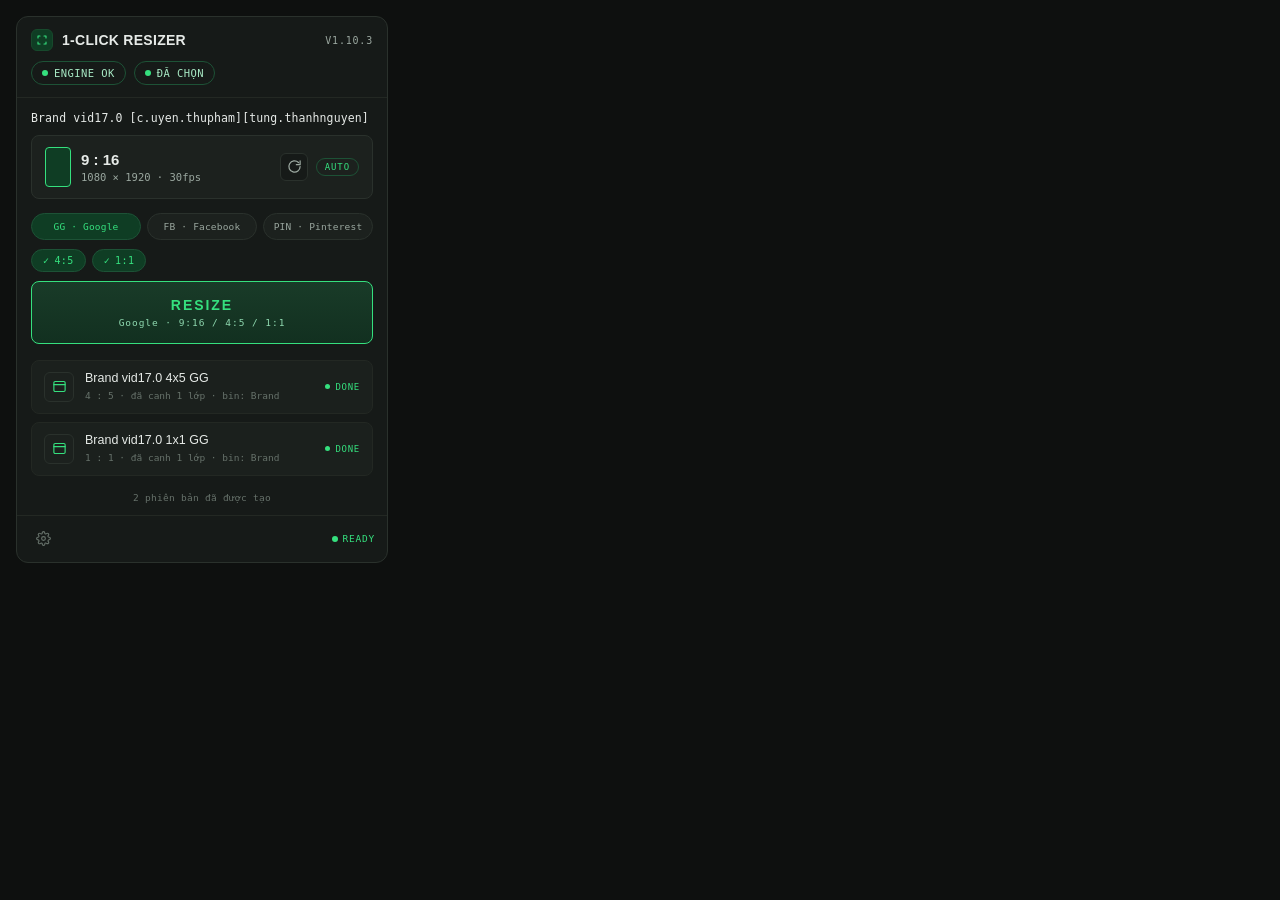
==== media/_shot.html @ 4597d434 "hiện tên Sequence đầy đủ ở tiêu đề khối nguồn (pill chỉ còn trạng thái, không cắt tên nữa); bỏ mã RS" ====
<!DOCTYPE html>
<html lang="vi">
<head>
  <meta charset="utf-8" />
  <title>1-Click Resizer</title>
  <link rel="stylesheet" href="../com.oneclickresize.panel/css/style.css" />
  <style>
    /* Hero render only: pin the demo to a narrow panel width so headless
       Chrome renders it fully (its layout viewport otherwise defaults wide). */
    html, body { background: #0E100F; margin: 0; }
    .wrap { width: 404px; min-height: 0; padding: 16px; }
  </style>
</head>
<body>
  <div class="wrap">
    <div class="panel" role="region" aria-label="1-Click Resizer panel">
      <div id="main-view">
        <div class="top">
          <div class="brand">
            <span class="spark" aria-hidden="true">
              <svg width="12" height="12" viewBox="0 0 24 24" fill="none" stroke="currentColor" stroke-width="2.2" stroke-linecap="round" stroke-linejoin="round"><path d="M4 8V4h4M20 8V4h-4M4 16v4h4M20 16v4h-4"/></svg>
            </span>
            1-CLICK RESIZER
          </div>
          <div class="ver"><b>V1.10.3</b></div>
        </div>

        <div class="pills">
          <span class="pill ok"><span class="dot"></span>ENGINE OK</span>
          <span class="pill ok"><span class="dot"></span>ĐÃ CHỌN</span>
        </div>

        <div class="divider"></div>

        <div class="sect">
          <p class="label name">Brand vid17.0 [c.uyen.thupham][tung.thanhnguyen]</p>
          <div class="source">
            <div class="rt">
              <span class="ratiobox r916" aria-hidden="true"></span>
              <div class="meta"><b>9 : 16</b><span>1080 × 1920 · 30fps</span></div>
            </div>
            <div class="srcright">
              <button class="iconbtn" type="button">
                <svg width="15" height="15" viewBox="0 0 24 24" fill="none" stroke="currentColor" stroke-width="2" stroke-linecap="round" stroke-linejoin="round"><path d="M21 12a9 9 0 1 1-2.64-6.36"/><path d="M21 3v6h-6"/></svg>
              </button>
              <span class="autobadge">AUTO</span>
            </div>
          </div>
        </div>

        <div class="btnwrap">
          <div class="modeseg">
            <button type="button" class="seg active">GG · Google</button>
            <button type="button" class="seg">FB · Facebook</button>
            <button type="button" class="seg">PIN · Pinterest</button>
          </div>
          <div class="targets">
            <button type="button" class="tchip on"><span class="tick">✓</span>4:5</button>
            <button type="button" class="tchip on"><span class="tick">✓</span>1:1</button>
          </div>
          <button class="resize">RESIZE
            <span class="sub">Google · 9:16 / 4:5 / 1:1</span>
          </button>
        </div>

        <div class="outputs">
          <div class="orow show"><span class="oico"><svg width="15" height="15" viewBox="0 0 24 24" fill="none" stroke="currentColor" stroke-width="1.8" stroke-linecap="round" stroke-linejoin="round"><rect x="3" y="4" width="18" height="16" rx="2"/><path d="M3 9h18"/></svg></span><div class="oinfo"><b>Brand vid17.0 4x5 GG</b><span>4 : 5 · đã canh 1 lớp · bin: Brand</span></div><span class="ostatus"><span class="dot"></span>DONE</span></div>
          <div class="orow show"><span class="oico"><svg width="15" height="15" viewBox="0 0 24 24" fill="none" stroke="currentColor" stroke-width="1.8" stroke-linecap="round" stroke-linejoin="round"><rect x="3" y="4" width="18" height="16" rx="2"/><path d="M3 9h18"/></svg></span><div class="oinfo"><b>Brand vid17.0 1x1 GG</b><span>1 : 1 · đã canh 1 lớp · bin: Brand</span></div><span class="ostatus"><span class="dot"></span>DONE</span></div>
        </div>
        <div class="hint">2 phiên bản đã được tạo</div>

        <div class="foot">
          <div class="tools">
            <span class="tbtn"><svg width="15" height="15" viewBox="0 0 24 24" fill="none" stroke="currentColor" stroke-width="1.8" stroke-linecap="round" stroke-linejoin="round"><circle cx="12" cy="12" r="3"/><path d="M19.4 15a1.65 1.65 0 0 0 .33 1.82l.06.06a2 2 0 1 1-2.83 2.83l-.06-.06a1.65 1.65 0 0 0-1.82-.33 1.65 1.65 0 0 0-1 1.51V21a2 2 0 0 1-4 0v-.09A1.65 1.65 0 0 0 9 19.4a1.65 1.65 0 0 0-1.82.33l-.06.06a2 2 0 1 1-2.83-2.83l.06-.06a1.65 1.65 0 0 0 .33-1.82 1.65 1.65 0 0 0-1.51-1H3a2 2 0 0 1 0-4h.09A1.65 1.65 0 0 0 4.6 9a1.65 1.65 0 0 0-.33-1.82l-.06-.06a2 2 0 1 1 2.83-2.83l.06.06a1.65 1.65 0 0 0 1.82.33H9a1.65 1.65 0 0 0 1-1.51V3a2 2 0 0 1 4 0v.09a1.65 1.65 0 0 0 1 1.51 1.65 1.65 0 0 0 1.82-.33l.06-.06a2 2 0 1 1 2.83 2.83l-.06.06a1.65 1.65 0 0 0-.33 1.82V9a1.65 1.65 0 0 0 1.51 1H21a2 2 0 0 1 0 4h-.09a1.65 1.65 0 0 0-1.51 1z"/></svg></span>
          </div>
          <span class="ai"><span class="dot"></span>READY</span>
        </div>
      </div>
    </div>
  </div>
</body>
</html>
---- com.oneclickresize.panel/css/style.css ----
:root{
  --bg:#0E100F; --panel:#161A18; --panel-2:#1C211E; --row:#1B201D;
  --row-hover:#222925; --line:#2A312C; --line-soft:#232823;
  --accent:#35E07E; --accent-dim:#2FB865; --accent-deep:#0F3D24;
  /* derived from --accent by js/theme.js; these defaults match the green above */
  --accent-line:#1d5236; --accent-edge:#17492c; --accent-soft:#a7e9c4; --accent-sub:#8fd9b0;
  --accent-btn-a:#193b28; --accent-btn-b:#123020; --accent-btn-ah:#1f4a32; --accent-btn-bh:#153826;
  --accent-row:#31463a; --accent-glow:rgba(53,224,126,.5); --accent-ghost:rgba(53,224,126,.25);
  --txt:#E6EAE7; --txt-dim:#9AA79F; --muted:#66716A; --danger:#E0563D; --amber:#E8B84B;
  --mono:ui-monospace,SFMono-Regular,"SF Mono",Menlo,Consolas,monospace;
  --sans:ui-sans-serif,-apple-system,"Segoe UI",Roboto,"Helvetica Neue",Arial,sans-serif;
  --r:8px;
}
*{box-sizing:border-box}
html,body{height:100%;margin:0}
.update-bar{display:flex;align-items:center;justify-content:space-between;gap:10px;background:var(--accent-deep);border:1px solid var(--accent-line);border-radius:8px;padding:8px 10px 8px 12px;margin:12px 14px 0}
.update-bar .ub-text{font-family:var(--mono);font-size:11px;color:var(--accent-soft);letter-spacing:.02em}
.update-bar .ub-actions{display:flex;gap:6px;flex:none}
.update-bar .ub-btn{background:var(--accent-btn-b);border:1px solid var(--accent);color:var(--accent);border-radius:6px;padding:6px 12px;font-size:12px;font-weight:500;cursor:pointer;white-space:nowrap}
.update-bar .ub-btn:hover{background:var(--accent-btn-ah)}
.update-bar .ub-btn:disabled{opacity:.6;cursor:default}
.update-bar .ub-x{background:transparent;border:1px solid var(--line);color:var(--txt-dim);border-radius:6px;padding:6px 9px;font-size:11px;cursor:pointer}
.update-bar .ub-x:hover{color:var(--txt);border-color:var(--line-soft)}
.wrap{background:var(--bg);min-height:100%;padding:14px;font-family:var(--sans);color:var(--txt);-webkit-font-smoothing:antialiased}
.panel{width:100%;background:var(--panel);border:1px solid var(--line);border-radius:12px;overflow:hidden}

/* header */
.top{display:flex;align-items:center;justify-content:space-between;padding:12px 14px 10px}
.brand{display:flex;align-items:center;gap:9px;font-weight:600;font-size:14px;letter-spacing:.02em}
.spark{width:22px;height:22px;border-radius:6px;background:var(--accent-deep);display:grid;place-items:center;color:var(--accent);border:1px solid var(--accent-edge)}
.ver{font-family:var(--mono);font-size:10px;color:var(--muted);letter-spacing:.08em;text-align:right;line-height:1.5}
.ver b{color:var(--txt-dim);font-weight:500}

/* pills */
.pills{display:flex;flex-wrap:wrap;gap:8px;padding:0 14px 12px}
.pill{display:flex;align-items:center;gap:6px;font-family:var(--mono);font-size:10.5px;letter-spacing:.04em;padding:5px 10px;border-radius:999px;border:1px solid var(--line)}
.pill .dot{width:6px;height:6px;border-radius:50%;flex:none}
.pill .pill-label{overflow:hidden;text-overflow:ellipsis;white-space:nowrap}
#pill-seq{max-width:100%}
.pill.rec{color:#f0b3a6;border-color:#5a2b21}.pill.rec .dot{background:var(--danger)}
.pill.ok{color:var(--accent-soft);border-color:var(--accent-line)}.pill.ok .dot{background:var(--accent)}
.pill.wait{color:var(--muted);border-color:var(--line)}.pill.wait .dot{background:var(--muted)}

.divider{height:1px;background:var(--line-soft);margin:0 0 12px}

/* source detect */
.sect{padding:0 14px}
.label{font-family:var(--mono);font-size:9.5px;letter-spacing:.14em;color:var(--muted);text-transform:uppercase;margin:0 0 8px}
.label.name{font-size:11.5px;letter-spacing:.01em;color:var(--txt);text-transform:none;line-height:1.45;
  word-break:break-word;overflow-wrap:anywhere}
.source{display:flex;align-items:center;justify-content:space-between;background:var(--panel-2);border:1px solid var(--line);border-radius:var(--r);padding:11px 13px;margin-bottom:14px}
.source .rt{display:flex;align-items:center;gap:10px}
.srcright{display:flex;align-items:center;gap:8px}
.iconbtn{display:grid;place-items:center;width:28px;height:28px;border-radius:6px;border:1px solid var(--line);background:var(--panel);color:var(--txt-dim);cursor:pointer;transition:color .15s,border-color .15s,background .15s}
.iconbtn:hover{color:var(--accent);border-color:var(--accent-line);background:var(--panel-2)}
.iconbtn:active{transform:scale(.94)}
.ratiobox{width:26px;height:40px;border:1.5px solid var(--accent);border-radius:4px;background:var(--accent-deep);transition:width .15s ease,height .15s ease}
.ratiobox.r45{width:32px;height:40px}
.ratiobox.r11{width:40px;height:40px}
.ratiobox.none{border-color:var(--line);background:transparent}
.source .meta b{font-size:15px;font-weight:600}
.source .meta span{display:block;font-family:var(--mono);font-size:10.5px;color:var(--txt-dim);margin-top:2px}
.autobadge{font-family:var(--mono);font-size:9px;letter-spacing:.1em;color:var(--accent);border:1px solid var(--accent-line);border-radius:999px;padding:3px 8px;background:transparent;cursor:pointer;transition:color .15s,border-color .15s}
.autobadge:hover{background:var(--panel)}
.autobadge.off{color:var(--muted);border-color:var(--line)}

/* main button */
.btnwrap{position:relative;padding:0 14px}
.modeseg{display:flex;gap:6px;margin-bottom:9px}
.modeseg .seg{flex:1;min-width:0;border:1px solid var(--line);background:var(--panel-2);color:var(--txt-dim);border-radius:999px;padding:7px 4px;font-family:var(--mono);font-size:9.5px;letter-spacing:.02em;white-space:nowrap;overflow:hidden;text-overflow:ellipsis;cursor:pointer;transition:color .15s,border-color .15s,background .15s}
.modeseg .seg:hover{color:var(--txt)}
.modeseg .seg.active{color:var(--accent);border-color:var(--accent-line);background:var(--accent-deep)}
.resize{width:100%;border:1.5px solid var(--accent);background:linear-gradient(180deg,var(--accent-btn-a),var(--accent-btn-b));color:var(--accent);
  font-family:var(--sans);font-weight:600;font-size:14px;letter-spacing:.14em;text-transform:uppercase;
  padding:15px 0;border-radius:var(--r);cursor:pointer;transition:transform .08s ease,box-shadow .18s ease,background .18s ease}
.resize:hover{background:linear-gradient(180deg,var(--accent-btn-ah),var(--accent-btn-bh));box-shadow:0 0 0 1px var(--accent),0 6px 22px -8px var(--accent-glow)}
.resize:active{transform:scale(.985)}
.resize:disabled{opacity:.55;cursor:default}
.resize:disabled:hover{background:linear-gradient(180deg,var(--accent-btn-a),var(--accent-btn-b));box-shadow:none}
.resize .sub{display:block;font-family:var(--mono);font-weight:400;font-size:9.5px;letter-spacing:.1em;color:var(--accent-sub);text-transform:none;margin-top:4px}

/* outputs */
.outputs{padding:16px 14px 6px}
.orow{display:flex;align-items:center;gap:11px;background:var(--row);border:1px solid var(--line-soft);border-radius:var(--r);padding:10px 12px;margin-bottom:8px;
  opacity:0;transform:translateY(6px);transition:opacity .35s ease,transform .35s ease,border-color .18s ease}
.orow.show{opacity:1;transform:none}
.orow:hover{border-color:var(--accent-row);background:var(--row-hover)}
.oico{width:30px;height:30px;border-radius:6px;background:var(--panel-2);display:grid;place-items:center;color:var(--accent);flex:none;border:1px solid var(--line)}
.oinfo{min-width:0;flex:1}
.oinfo b{font-size:12.5px;font-weight:500;display:block;white-space:nowrap;overflow:hidden;text-overflow:ellipsis}
.oinfo span{font-family:var(--mono);font-size:9.5px;color:var(--muted)}
.ostatus{font-family:var(--mono);font-size:9px;letter-spacing:.08em;color:var(--accent);display:flex;align-items:center;gap:5px;flex:none}
.ostatus .dot{width:5px;height:5px;border-radius:50%;background:var(--accent)}
.hint{font-family:var(--mono);font-size:9.5px;color:var(--muted);text-align:center;padding:2px 0 4px;letter-spacing:.03em}
.hint.saved{color:var(--accent)}

/* footer toolbar */
.foot{display:flex;align-items:center;justify-content:space-between;gap:4px;border-top:1px solid var(--line-soft);margin-top:8px;padding:9px 12px}
.tools{display:flex;gap:2px}
.tbtn{width:28px;height:28px;border-radius:6px;display:grid;place-items:center;color:var(--muted);cursor:pointer;transition:background .15s,color .15s}
.tbtn:hover{background:var(--panel-2);color:var(--accent)}
.ai{font-family:var(--mono);font-size:9.5px;letter-spacing:.08em;color:var(--accent);display:flex;align-items:center;gap:5px}
.ai .dot{width:6px;height:6px;border-radius:50%;background:var(--accent)}
.ai.busy{color:var(--amber)}
.ai.busy .dot{background:var(--amber)}
svg{display:block}
@media (prefers-reduced-motion:reduce){.orow{transition:none}}

/* settings view */
.view-settings{display:none;background:var(--panel);border-radius:12px;padding:14px}
.settings-head{display:flex;align-items:center;gap:10px;margin-bottom:6px}
.shint{text-align:left;margin:2px 0 12px}
.srow{background:var(--panel-2);border:1px solid var(--line);border-radius:var(--r);padding:14px 13px;margin-top:14px;display:flex;flex-direction:column;gap:10px}
.srow .slabel{font-family:var(--sans);font-size:12.5px;color:var(--txt);font-weight:500}
.srow input[type="number"]{width:90px;background:var(--bg);color:var(--txt);border:1px solid var(--line);border-radius:var(--r);padding:8px 10px;font-family:var(--mono);font-size:13px}
.gz-tabs{display:flex;gap:6px;margin-top:4px}
.gz-tab{border:1px solid var(--line);background:var(--panel-2);color:var(--txt-dim);border-radius:999px;padding:5px 12px;font-family:var(--mono);font-size:11px;cursor:pointer}
.gz-tab:hover{color:var(--txt)}
.gz-tab.active{color:var(--accent);border-color:var(--accent-line);background:var(--accent-deep)}
.gzedit{display:flex;gap:16px;align-items:flex-start;margin-top:12px}
.gzframe{position:relative;width:92px;flex:none;background:var(--bg);border:1px solid var(--line);border-radius:6px;overflow:hidden;transition:height .12s ease}
.gzsafe{position:absolute;border:1px dashed rgba(120,170,255,0.55);background:rgba(120,170,255,0.08);border-radius:3px;pointer-events:none}
.gzline{position:absolute;left:0;right:0;height:14px;margin-top:-7px;cursor:row-resize;z-index:2}
.gzline::after{content:"";position:absolute;left:0;right:0;top:6px;height:2px;background:var(--accent)}
.gzline::before{content:"";position:absolute;left:50%;top:2px;transform:translateX(-50%);width:24px;height:10px;border-radius:3px;background:var(--accent-ghost)}
.gzfields{display:flex;flex-direction:column;gap:12px;flex:1;padding-top:2px}
.gzfields label{display:flex;align-items:center;gap:8px;font-size:12.5px;color:var(--txt-dim)}
.gzfields input[type="number"]{width:64px}
.sback{width:100%;border:1px solid var(--line);background:var(--panel-2);color:var(--txt-dim);
  font-family:var(--sans);font-weight:600;font-size:12.5px;letter-spacing:.06em;text-transform:uppercase;
  padding:11px 0;border-radius:var(--r);cursor:pointer;transition:background .15s,color .15s,border-color .15s;
  margin-top:16px}
.sback:hover{background:var(--row-hover);color:var(--accent);border-color:var(--accent-line)}

/* target-ratio chips: which sizes this run should create */
.targets{display:flex;gap:6px;margin:0 0 9px;flex-wrap:wrap}
.tchip{border:1px solid var(--line);background:var(--panel-2);color:var(--muted);border-radius:999px;
  padding:5px 11px;font-family:var(--mono);font-size:10px;letter-spacing:.04em;cursor:pointer;
  transition:color .15s,border-color .15s,background .15s}
.tchip:hover{color:var(--txt)}
.tchip.on{color:var(--accent);border-color:var(--accent-line);background:var(--accent-deep)}
.tchip .tick{opacity:.35;margin-right:5px}
.tchip.on .tick{opacity:1}

/* hover notes (Flex-style): any [data-tip] element floats this bubble */
.tipbubble{position:fixed;z-index:99;max-width:230px;background:#0A0C0B;border:1px solid var(--line);
  color:var(--txt-dim);font-family:var(--mono);font-size:9.5px;line-height:1.5;letter-spacing:.02em;
  padding:7px 10px;border-radius:6px;pointer-events:none;opacity:0;transition:opacity .12s ease;
  box-shadow:0 8px 24px -10px #000}
.tipbubble.show{opacity:1}

/* accent colour picker (Settings) */
.cp{display:flex;flex-direction:column;gap:8px;margin-top:8px}
.cp-sv{position:relative;height:132px;border-radius:6px;border:1px solid var(--line);cursor:crosshair}
.cp-dot{position:absolute;width:11px;height:11px;margin:-6px 0 0 -6px;border-radius:50%;
  border:2px solid #fff;box-shadow:0 0 0 1px rgba(0,0,0,.5);pointer-events:none}
.cp-hue{position:relative;height:12px;border-radius:999px;border:1px solid var(--line);cursor:pointer;
  background:linear-gradient(to right,#f00,#ff0,#0f0,#0ff,#00f,#f0f,#f00)}
.cp-bar{position:absolute;top:-3px;width:6px;height:16px;margin-left:-3px;border-radius:3px;
  border:2px solid #fff;box-shadow:0 0 0 1px rgba(0,0,0,.5);pointer-events:none}
.cp-foot{display:flex;align-items:center;gap:8px}
.cp-chip{width:26px;height:26px;border-radius:6px;border:1px solid var(--line);flex:none}
.cp-hex{flex:1;min-width:0;background:var(--bg);color:var(--txt);border:1px solid var(--line);
  border-radius:var(--r);padding:7px 10px;font-family:var(--mono);font-size:12px;text-transform:uppercase}
.cp-presets{display:flex;gap:6px}
.cp-preset{width:22px;height:22px;border-radius:50%;border:1px solid var(--line);cursor:pointer;padding:0}
.cp-preset:hover{border-color:var(--txt-dim)}
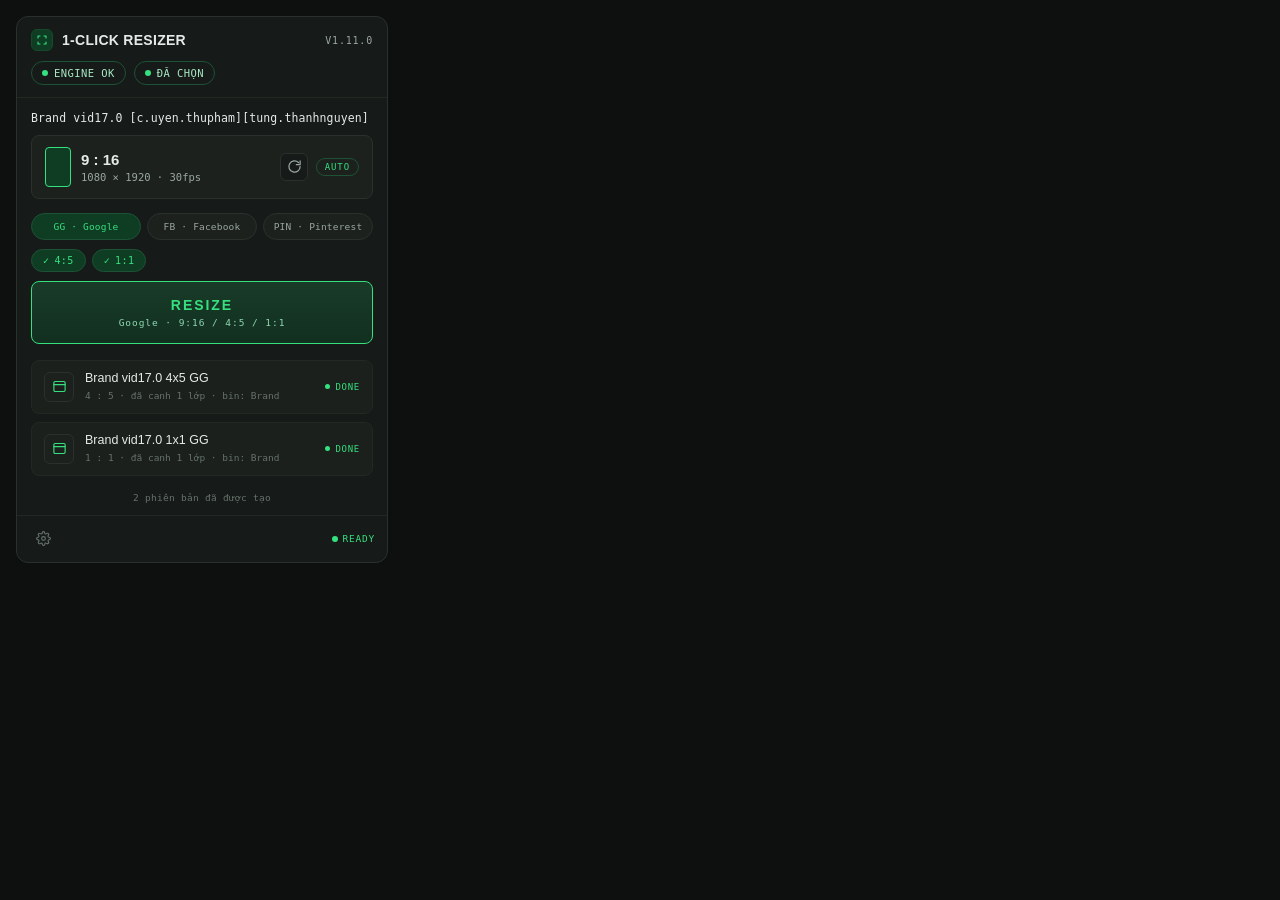
==== commit 3b9dff46: "tự xếp sequence mới vào Timeline/<Google|Facebook|Pinterest>/[vN/]<22x|v22> theo version trong tên (" ====
--- a/media/_shot.html
+++ b/media/_shot.html
@@ -22,7 +22,7 @@
             </span>
             1-CLICK RESIZER
           </div>
-          <div class="ver"><b>V1.10.3</b></div>
+          <div class="ver"><b>V1.11.0</b></div>
         </div>
 
         <div class="pills">
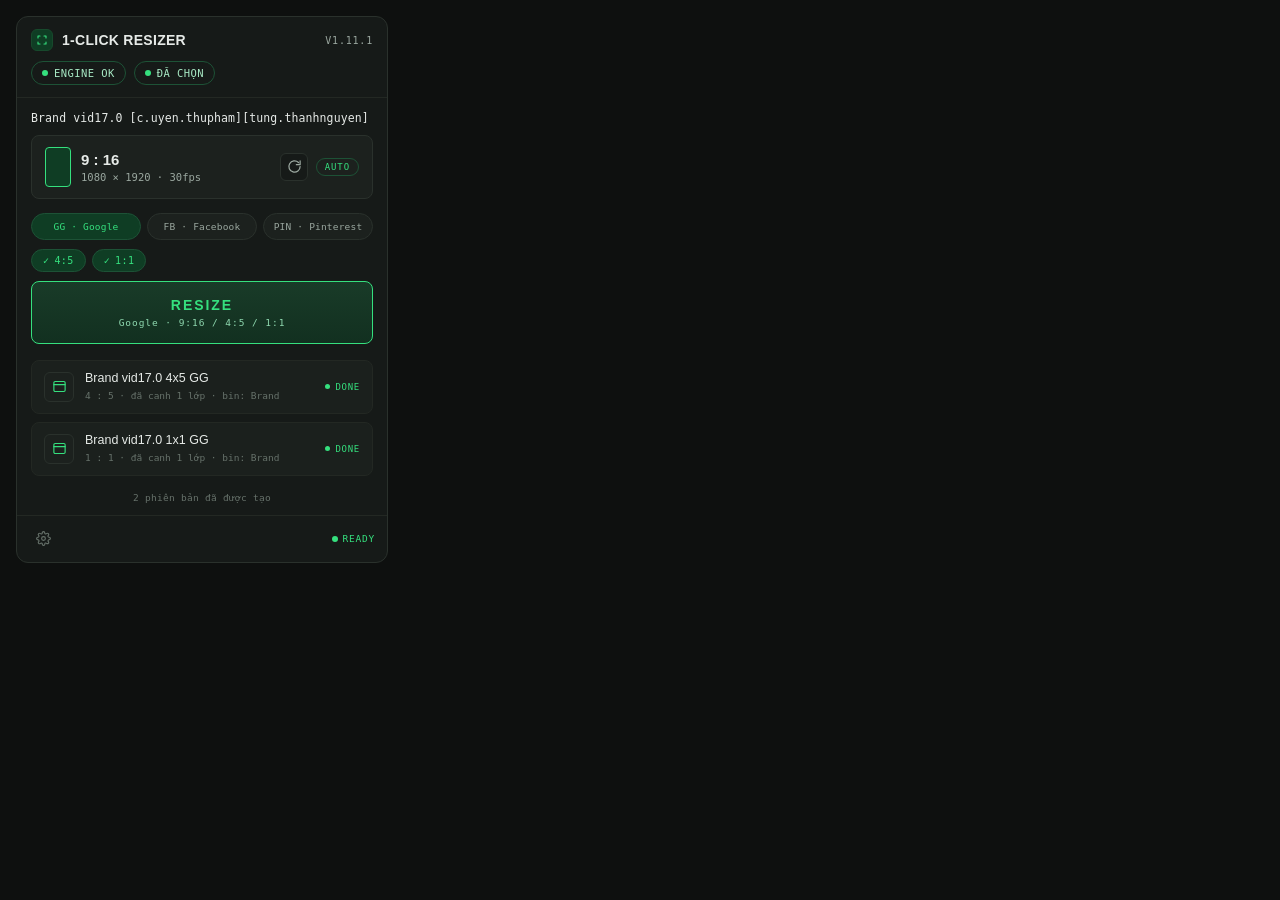
==== commit b3705acb: "xếp bin: ưu tiên kiểu v22; chọn tầng vN có NHIỀU bin nhất (đang phát triển); tạo bin nền tảng theo q" ====
--- a/media/_shot.html
+++ b/media/_shot.html
@@ -22,7 +22,7 @@
             </span>
             1-CLICK RESIZER
           </div>
-          <div class="ver"><b>V1.11.0</b></div>
+          <div class="ver"><b>V1.11.1</b></div>
         </div>
 
         <div class="pills">
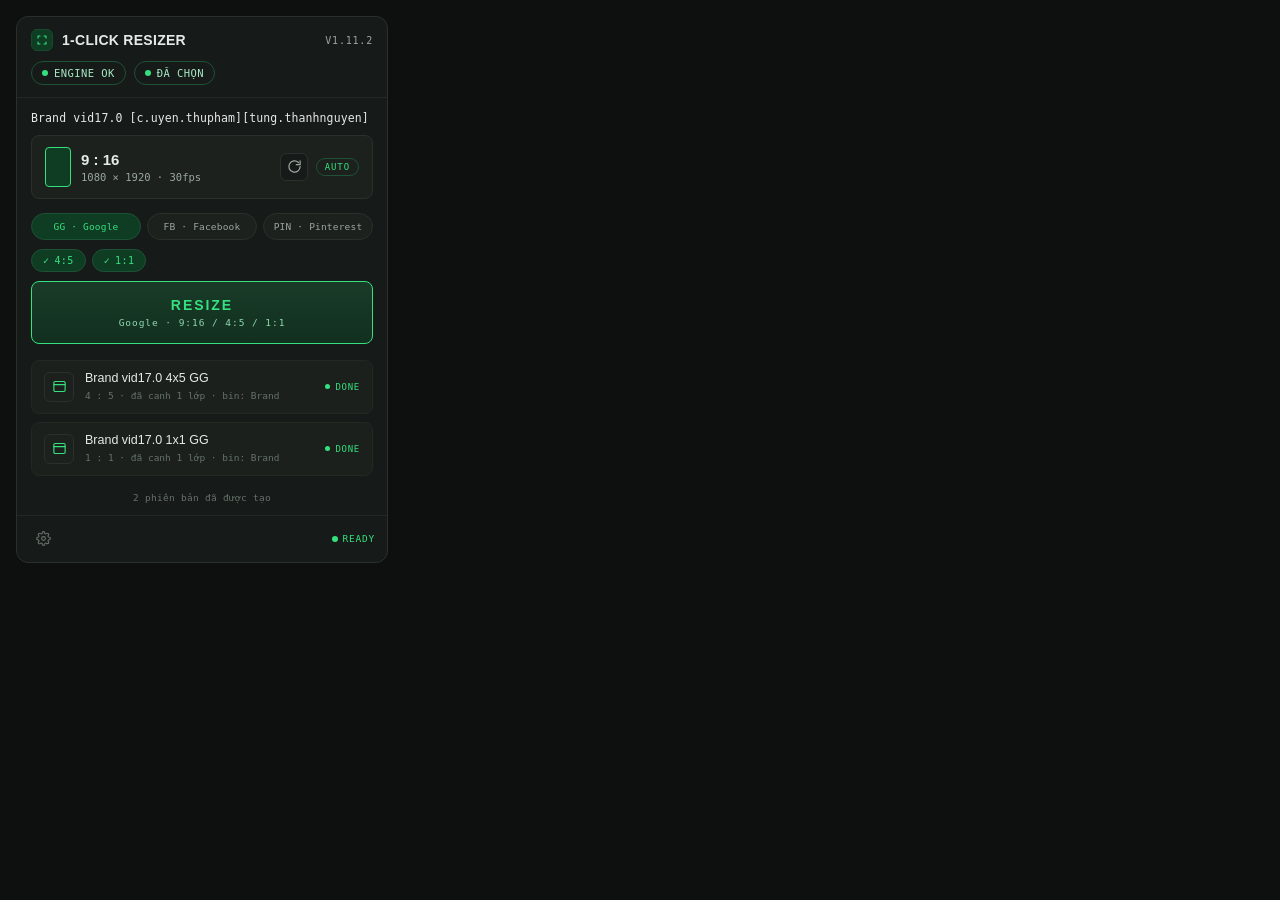
==== commit e5b667af: "fix ENGINE ERR: đổi tên biến 'short' (từ khoá cấm trong ExtendScript ES3) + test tự quét từ khoá cấm" ====
--- a/media/_shot.html
+++ b/media/_shot.html
@@ -22,7 +22,7 @@
             </span>
             1-CLICK RESIZER
           </div>
-          <div class="ver"><b>V1.11.1</b></div>
+          <div class="ver"><b>V1.11.2</b></div>
         </div>
 
         <div class="pills">
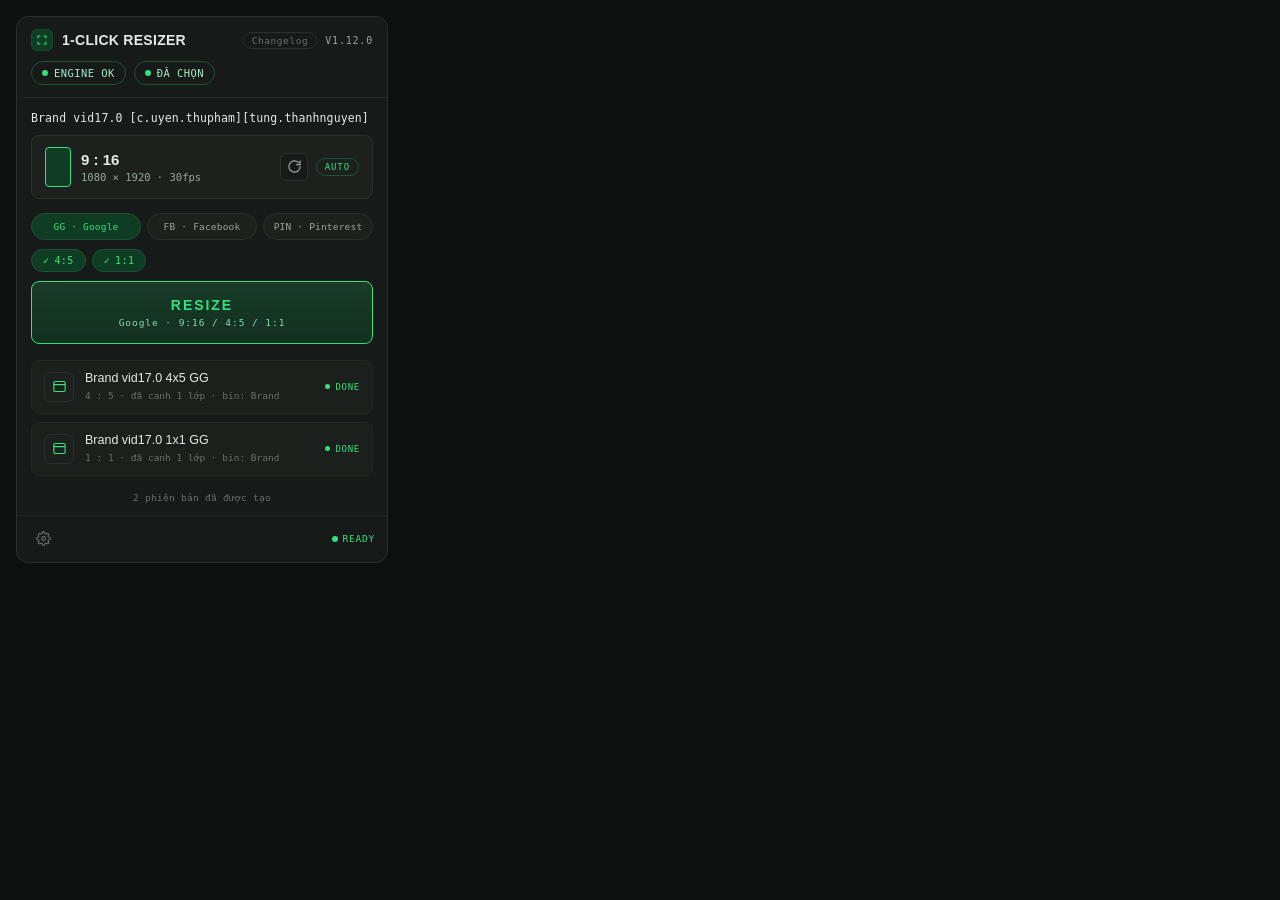
==== commit 2f705ebb: "thêm nút Changelog cạnh version (js/changelog.js, publish.sh chặn nếu thiếu entry); bấm từng dòng kế" ====
--- a/media/_shot.html
+++ b/media/_shot.html
@@ -22,7 +22,7 @@
             </span>
             1-CLICK RESIZER
           </div>
-          <div class="ver"><b>V1.11.2</b></div>
+          <div class="ver"><button type="button" class="clbtn">Changelog</button><b>V1.12.0</b></div>
         </div>
 
         <div class="pills">
--- a/com.oneclickresize.panel/css/style.css
+++ b/com.oneclickresize.panel/css/style.css
@@ -30,6 +30,10 @@
 .spark{width:22px;height:22px;border-radius:6px;background:var(--accent-deep);display:grid;place-items:center;color:var(--accent);border:1px solid var(--accent-edge)}
 .ver{font-family:var(--mono);font-size:10px;color:var(--muted);letter-spacing:.08em;text-align:right;line-height:1.5}
 .ver b{color:var(--txt-dim);font-weight:500}
+.ver{display:flex;align-items:center;gap:8px}
+.clbtn{font-family:var(--mono);font-size:9.5px;letter-spacing:.06em;color:var(--muted);background:transparent;
+  border:1px solid var(--line);border-radius:999px;padding:2px 8px;cursor:pointer;transition:color .15s,border-color .15s}
+.clbtn:hover{color:var(--accent);border-color:var(--accent-line)}
 
 /* pills */
 .pills{display:flex;flex-wrap:wrap;gap:8px;padding:0 14px 12px}
@@ -106,6 +110,18 @@
 svg{display:block}
 @media (prefers-reduced-motion:reduce){.orow{transition:none}}
 
+/* changelog view */
+.cllist{margin-top:12px;max-height:420px;overflow-y:auto;background:var(--panel-2);border:1px solid var(--line);border-radius:var(--r);padding:4px 14px}
+.clitem{padding:12px 0;border-bottom:1px solid var(--line-soft)}
+.clitem:last-child{border-bottom:none}
+.clhead{display:flex;align-items:baseline;gap:8px;font-size:12.5px}
+.clhead b{color:var(--accent);font-weight:600}
+.clhead span{color:var(--muted);font-family:var(--mono);font-size:10.5px}
+.clitem ul{margin:6px 0 0;padding-left:16px;color:var(--txt-dim);font-size:12px;line-height:1.55}
+/* output rows that select their bin on click */
+.orow.pick{cursor:pointer}
+.binlist{text-align:left}
+
 /* settings view */
 .view-settings{display:none;background:var(--panel);border-radius:12px;padding:14px}
 .settings-head{display:flex;align-items:center;gap:10px;margin-bottom:6px}
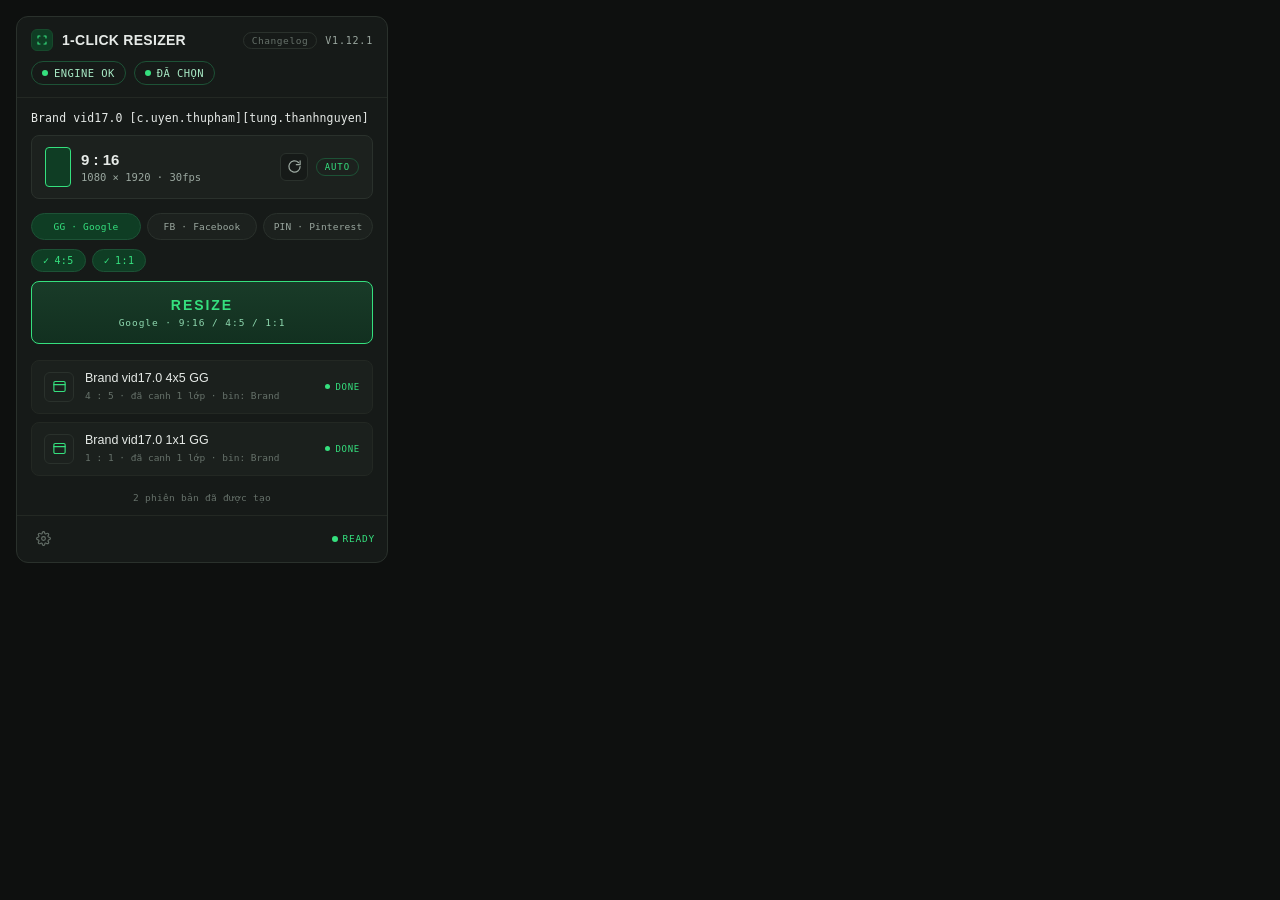
==== commit 258bc49e: "bấm dòng kết quả: mở đúng sequence vừa tạo trong Timeline + chọn nó ở Project panel (thay vì chọn bi" ====
--- a/media/_shot.html
+++ b/media/_shot.html
@@ -22,7 +22,7 @@
             </span>
             1-CLICK RESIZER
           </div>
-          <div class="ver"><button type="button" class="clbtn">Changelog</button><b>V1.12.0</b></div>
+          <div class="ver"><button type="button" class="clbtn">Changelog</button><b>V1.12.1</b></div>
         </div>
 
         <div class="pills">
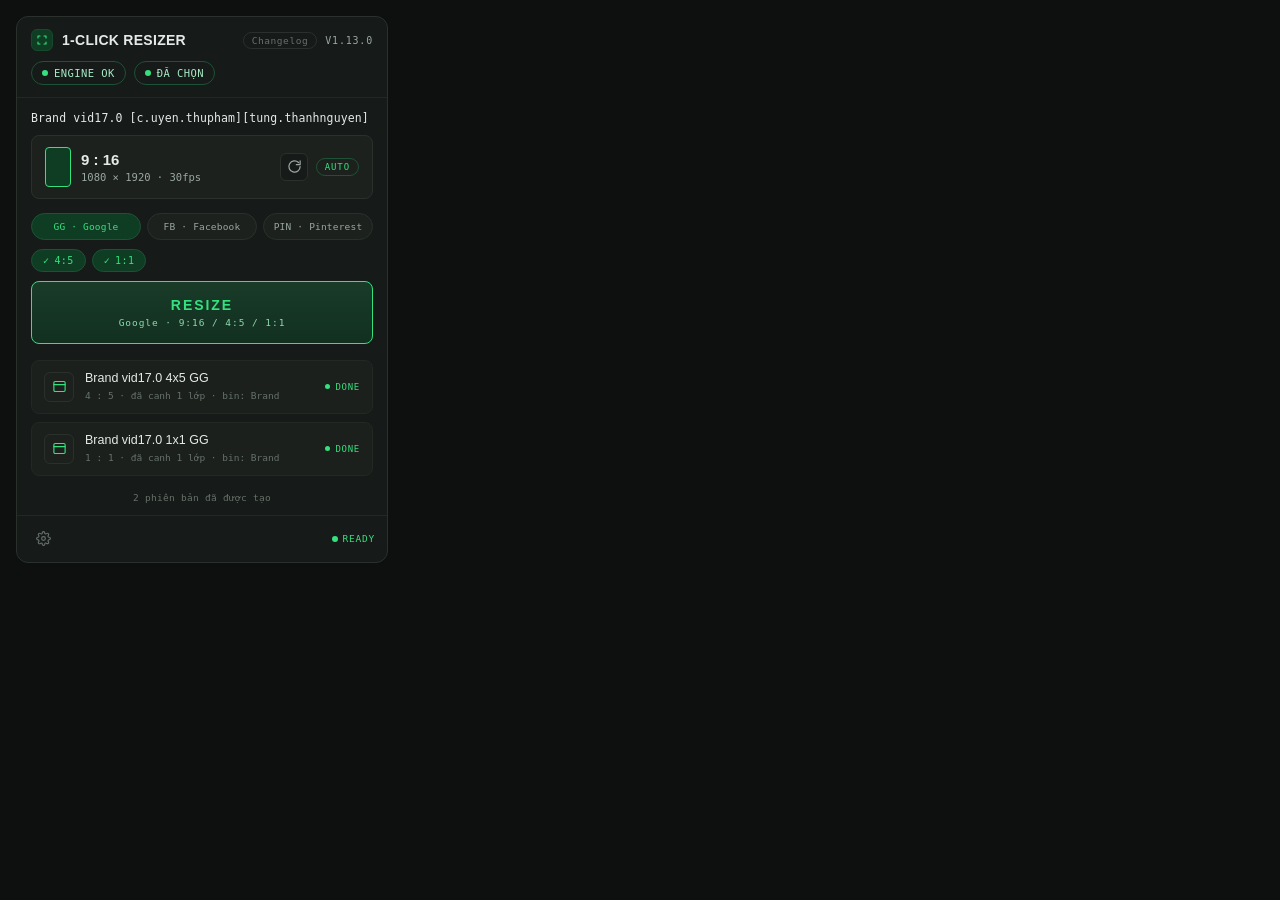
==== commit dfaad699: "GG: tick được ratio của chính sequence nguồn (ô 'bản sao') để tạo bản sao y nguyên — không đổi frame" ====
--- a/media/_shot.html
+++ b/media/_shot.html
@@ -22,7 +22,7 @@
             </span>
             1-CLICK RESIZER
           </div>
-          <div class="ver"><button type="button" class="clbtn">Changelog</button><b>V1.12.1</b></div>
+          <div class="ver"><button type="button" class="clbtn">Changelog</button><b>V1.13.0</b></div>
         </div>
 
         <div class="pills">
--- a/com.oneclickresize.panel/css/style.css
+++ b/com.oneclickresize.panel/css/style.css
@@ -157,6 +157,7 @@
 .tchip.on{color:var(--accent);border-color:var(--accent-line);background:var(--accent-deep)}
 .tchip .tick{opacity:.35;margin-right:5px}
 .tchip.on .tick{opacity:1}
+.tchip .tcopy{margin-left:6px;font-size:9.5px;opacity:.7;letter-spacing:.04em}
 
 /* hover notes (Flex-style): any [data-tip] element floats this bubble */
 .tipbubble{position:fixed;z-index:99;max-width:230px;background:#0A0C0B;border:1px solid var(--line);
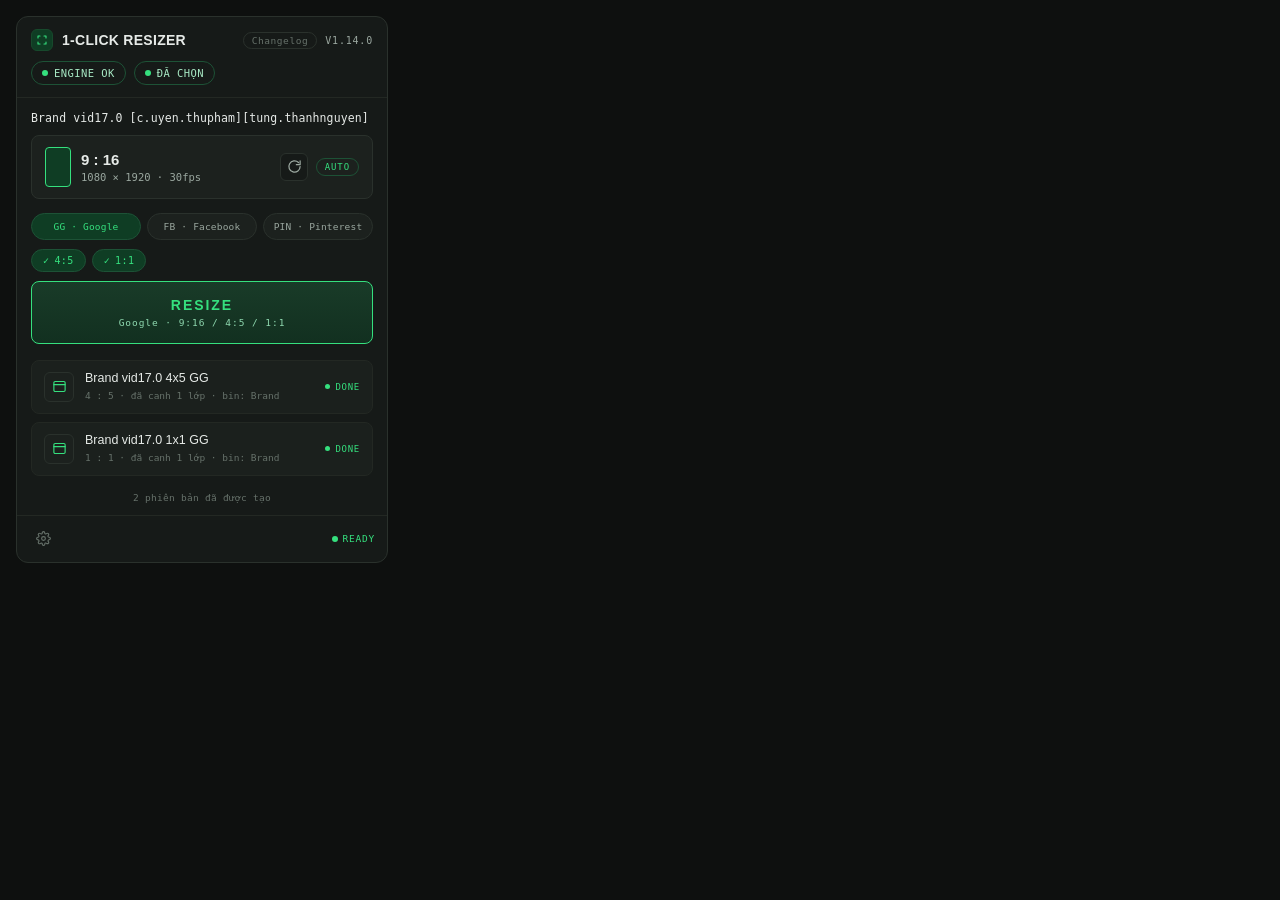
==== commit fd964690: "GG: resize nguồn 16:9 sang 1:1 — nguồn 16:9 chỉ hiện ô 1:1, đổi đuôi 16x9 → 1x1 GG, FB báo rõ không " ====
--- a/media/_shot.html
+++ b/media/_shot.html
@@ -22,7 +22,7 @@
             </span>
             1-CLICK RESIZER
           </div>
-          <div class="ver"><button type="button" class="clbtn">Changelog</button><b>V1.13.0</b></div>
+          <div class="ver"><button type="button" class="clbtn">Changelog</button><b>V1.14.0</b></div>
         </div>
 
         <div class="pills">
